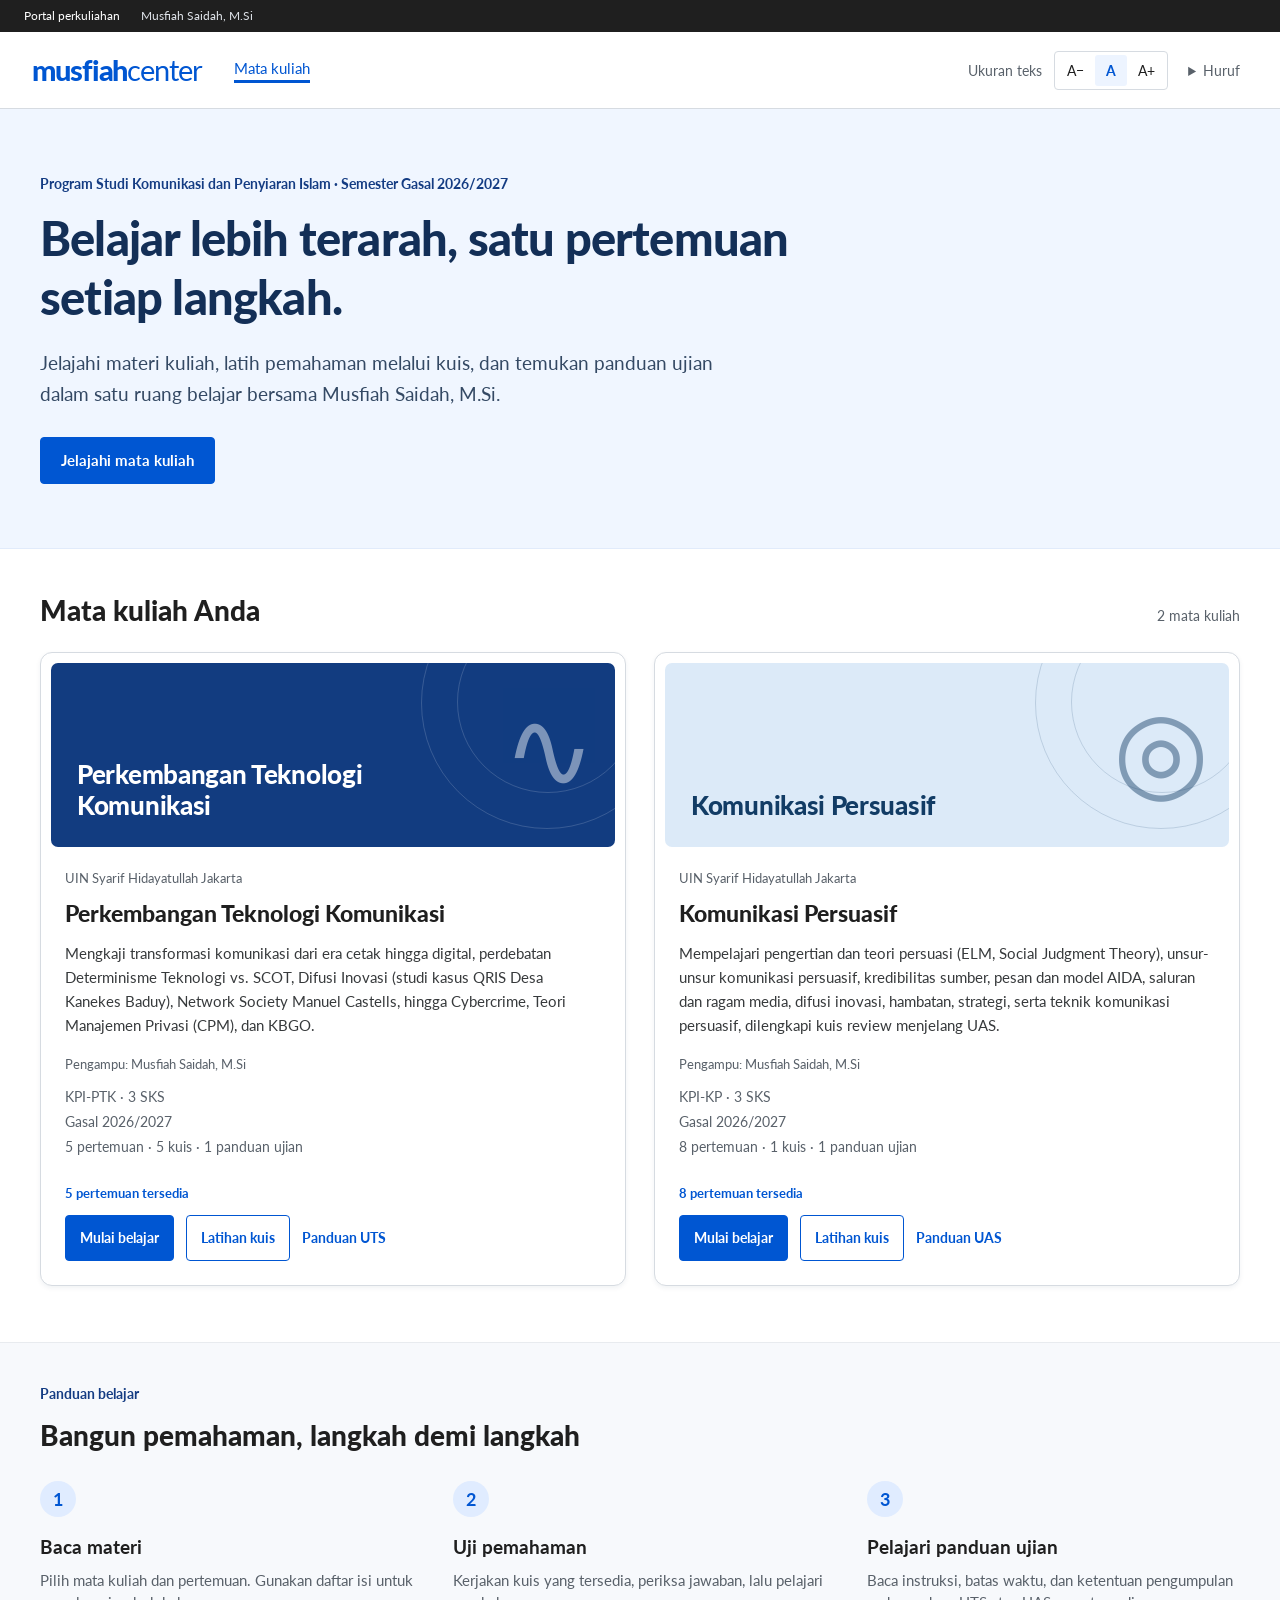
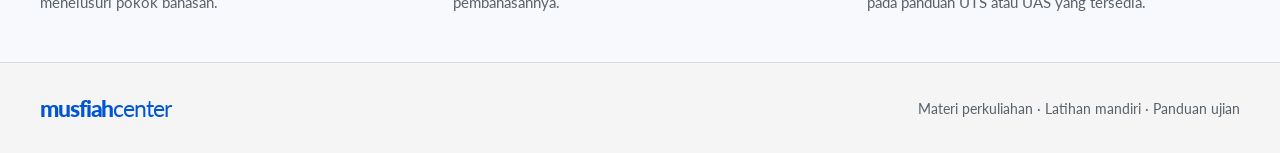
==== index.html @ 56b238f3 "refactor and re-design web" ====
<!DOCTYPE html>
<html lang="id">
<head>
    <meta charset="UTF-8">
    <meta name="viewport" content="width=device</head>-width, initial-scale=1.0">
    <meta name="description" content="Materi kuliah, kuis latihan, dan panduan ujian bersama Musfiah Saidah, M.Si.">
    <meta name="theme-color" content="#0056d2">
    <title>Musfiah Center — Portal Perkuliahan</title>
    <link rel="preconnect" href="https://fonts.googleapis.com">
    <link rel="preconnect" href="https://fonts.gstatic.com" crossorigin>
    <link href="https://fonts.googleapis.com/css2?family=Lato:wght@400;700;900&display=swap" rel="stylesheet">
    <link rel="stylesheet" href="assets/css/main.css">
</head>
<body data-font-mode="sans" data-text-size="md" data-view="catalog">
    <a class="skip-link" href="#portal-main-view">Langsung ke konten</a>
    <div class="institution-bar">Portal perkuliahan <span>Musfiah Saidah, M.Si</span></div>
    <header class="site-header">
        <div class="header-inner">
            <button type="button" id="sidebar-toggle" class="menu-toggle" onclick="PortalApp.toggleSidebar()" aria-controls="portal-sidebar" aria-expanded="false" aria-label="Buka navigasi modul" hidden>
                <svg width="22" height="22" fill="none" stroke="currentColor" stroke-width="2" viewBox="0 0 24 24" aria-hidden="true"><path d="M4 6h16M4 12h16M4 18h16"/></svg>
            </button>
            <a class="brand" href="./" onclick="event.preventDefault(); PortalApp.navigateHome()">musfiah<span>center</span></a>
            <nav class="header-nav" aria-label="Navigasi utama">
                <a href="./" onclick="event.preventDefault(); PortalApp.navigateHome()" id="catalog-link">Mata kuliah</a>
            </nav>
            <div class="reading-controls" aria-label="Pengaturan bacaan">
                <span class="control-label">Ukuran teks</span>
                <div class="control-group" role="group" aria-label="Ukuran teks bacaan">
                    <button type="button" data-pref-size="sm" onclick="PortalApp.setTextSize('sm')" aria-label="Teks kecil">A−</button>
                    <button type="button" data-pref-size="md" onclick="PortalApp.setTextSize('md')" aria-label="Teks standar">A</button>
                    <button type="button" data-pref-size="lg" onclick="PortalApp.setTextSize('lg')" aria-label="Teks besar">A+</button>
                </div>
                <details class="font-settings">
                    <summary>Huruf</summary>
                    <div class="font-options" role="group" aria-label="Jenis huruf bacaan">
                        <button type="button" data-pref-font="sans" onclick="PortalApp.setFontMode('sans')">Sans-serif</button>
                        <button type="button" data-pref-font="serif" onclick="PortalApp.setFontMode('serif')">Serif</button>
                    </div>
                </details>
            </div>
        </div>
    </header>
    <div class="portal-workspace">
        <button type="button" id="sidebar-backdrop" class="sidebar-backdrop" onclick="PortalApp.toggleSidebar()" aria-label="Tutup navigasi modul" hidden></button>
        <aside id="portal-sidebar" class="course-sidebar" aria-label="Navigasi mata kuliah" hidden>
            <div class="sidebar-top"><strong>Konten mata kuliah</strong><button type="button" class="sidebar-close" onclick="PortalApp.toggleSidebar()" aria-label="Tutup navigasi modul">×</button></div>
            <nav id="sidebar-curriculum" aria-label="Modul dan evaluasi"></nav>
            <div class="sidebar-footer">Belajar bersama<br><strong>Musfiah Saidah, M.Si</strong></div>
        </aside>
        <main id="portal-main-view" tabindex="-1"><p class="loading-message">Memuat mata kuliah…</p></main>
    </div>
    <footer class="site-footer"><a class="brand" href="./">musfiah<span>center</span></a><p>Materi perkuliahan · Latihan mandiri · Panduan ujian</p></footer>
    <noscript><p>Aktifkan JavaScript untuk membuka materi dan mengerjakan kuis di portal ini.</p></noscript>
    <script src="data/courses-registry.js"></script>
    <script src="data/courses/perkembangan-teknologi-komunikasi/meetings.js"></script>
    <script src="data/courses/perkembangan-teknologi-komunikasi/quizzes.js"></script>
    <script src="data/courses/perkembangan-teknologi-komunikasi/exams.js"></script>
    <script src="data/courses/komunikasi-persuasif/meetings.js"></script>
    <script src="data/courses/komunikasi-persuasif/quizzes.js"></script>
    <script src="data/courses/komunikasi-persuasif/exams.js"></script>
    <script src="assets/js/components/renderer.js"></script>
    <script src="assets/js/app.js"></script>
</body>
</html>
---- assets/css/main.css ----
/* Shared learning-platform theme. All application styles are served locally. */
:root {
    --accent-primary: #0056d2;
    --accent-primary-hover: #00419e;
    --accent-soft: #edf4ff;
    --accent-border: #b5d2ff;
    --secondary-accent: #143c83;
    --secondary-soft: #edf4ff;
    --bg-canvas: #fff;
    --bg-surface: #fff;
    --bg-subtle: #f5f7f8;
    --bg-inset: #e8eef7;
    --ink-primary: #1f1f1f;
    --ink-secondary: #373a3c;
    --ink-muted: #59616a;
    --border-subtle: #e8ebef;
    --border-default: #d6dbe1;
    --border-strong: #86909d;
    --status-danger: #a32121;
    --status-danger-bg: #fff4f4;
    --status-danger-border: #ebbbbb;
    --font-sans: 'Lato', Arial, sans-serif;
    --font-display: var(--font-sans);
    --font-mono: var(--font-sans);
    --reading-font: var(--font-sans);
    --reading-size: 1.0625rem;
    --header-height: 76px;
}
* { box-sizing: border-box; }
[hidden] { display: none !important; }
html { font-family: var(--font-sans); color: var(--ink-primary); background: #fff; }
body { margin: 0; font-size: 16px; line-height: 1.5; -webkit-font-smoothing: antialiased; }
body[data-font-mode="serif"] { --reading-font: Georgia, 'Times New Roman', serif; }
body[data-text-size="sm"] { --reading-size: 1rem; }
body[data-text-size="lg"] { --reading-size: 1.25rem; }
button, input, select { font: inherit; }
button { cursor: pointer; }
button, a { -webkit-tap-highlight-color: transparent; }
button { color: inherit; }
a { color: var(--accent-primary); text-underline-offset: 3px; }
button:focus-visible, a:focus-visible, input:focus-visible, summary:focus-visible { outline: 3px solid #0056d2; outline-offset: 3px; }
main:focus { outline: none; }
h1, h2, h3, h4, p { margin-top: 0; }
h1, h2, h3, h4 { line-height: 1.25; }
button, a, h1, h2, h3, p, strong, code { overflow-wrap: anywhere; }
::selection { background: #cce0ff; color: #082e66; }
.skip-link { position: fixed; top: -100px; left: 16px; z-index: 100; background: white; padding: 12px 20px; }
.skip-link:focus { top: 8px; }
.institution-bar { background: #1f1f1f; color: white; padding: 7px max(24px, calc((100vw - 1360px) / 2)); font-size: 12px; }
.institution-bar span { margin-left: 18px; color: #e1e5eb; }
.site-header { position: sticky; top: 0; background: white; border-bottom: 1px solid var(--border-default); z-index: 30; }
.header-inner { max-width: 1440px; min-height: var(--header-height); margin: auto; padding: 12px 32px; display: flex; align-items: center; gap: 32px; }
.brand { font-size: 29px; font-weight: 900; color: var(--accent-primary); letter-spacing: -1.1px; text-decoration: none; white-space: nowrap; }
.brand span { font-weight: 400; }
.header-nav { display: flex; align-items: center; align-self: stretch; }
.header-nav a { display: flex; align-items: center; text-decoration: none; font-size: 15px; color: var(--ink-primary); border-bottom: 3px solid transparent; }
.header-nav a[aria-current="page"], .header-nav a:hover { color: var(--accent-primary); border-color: var(--accent-primary); }
.reading-controls { margin-left: auto; display: flex; align-items: center; gap: 12px; font-size: 14px; }
.control-label { color: var(--ink-muted); }
.control-group { display: flex; border: 1px solid var(--border-default); border-radius: 4px; padding: 3px; gap: 2px; }
.control-group button, .font-options button { background: white; border: 0; padding: 5px 9px; border-radius: 3px; min-width: 32px; }
.control-group button[aria-pressed="true"], .font-options button[aria-pressed="true"] { background: var(--accent-soft); color: var(--accent-primary); font-weight: 700; }
.font-settings { position: relative; }
.font-settings summary { cursor: pointer; color: var(--ink-muted); padding: 8px; }
.font-options { position: absolute; right: 0; top: 40px; min-width: 150px; background: white; padding: 8px; border: 1px solid var(--border-default); box-shadow: 0 4px 16px #1726401a; border-radius: 6px; }
.font-options button { display: block; width: 100%; text-align: left; }
.menu-toggle, .sidebar-close { display: inline-flex; align-items: center; justify-content: center; background: white; border: 1px solid var(--border-default); border-radius: 4px; padding: 9px; }
.menu-toggle:hover { background: var(--accent-soft); }
.portal-workspace { display: flex; min-height: calc(100vh - 165px); }
#portal-main-view { min-width: 0; flex: 1; }
.loading-message { padding: 48px; }
.site-footer { border-top: 1px solid var(--border-default); padding: 28px 40px; display: flex; align-items: center; justify-content: space-between; gap: 20px; background: #f5f5f5; }
.site-footer .brand { font-size: 23px; }
.site-footer p { margin: 0; font-size: 14px; color: var(--ink-muted); }
.button { display: inline-flex; align-items: center; justify-content: center; gap: 8px; font-weight: 700; font-size: 15px; line-height: 1.4; padding: 12px 20px; min-height: 46px; border: 1px solid transparent; border-radius: 4px; text-decoration: none; transition: background-color .15s, border-color .15s; }
.button-primary { color: white; background: var(--accent-primary); border-color: var(--accent-primary); }
.button-primary:hover { background: var(--accent-primary-hover); border-color: var(--accent-primary-hover); }
.button-secondary { background: white; color: var(--accent-primary); border-color: var(--accent-primary); }
.button-secondary:hover { background: var(--accent-soft); }
.button-text { padding: 0; min-height: auto; color: var(--accent-primary); background: none; border: 0; text-align: left; }
.button-text:hover { text-decoration: underline; }
.eyebrow { font-size: 14px; font-weight: 700; color: var(--secondary-accent); margin-bottom: 14px; }
.catalog-hero { background: #f0f6ff; padding: 64px max(32px, calc((100% - 1200px) / 2)); border-bottom: 1px solid #e1ebfb; }
.catalog-hero h1 { font-size: clamp(34px, 3.7vw, 50px); font-weight: 900; letter-spacing: -.8px; max-width: 760px; margin-bottom: 22px; color: #132f57; }
.hero-copy { max-width: 680px; font-size: 19px; line-height: 1.6; margin-bottom: 28px; color: #344964; }
.catalog-section { max-width: 1264px; margin: auto; padding: 44px 32px 56px; scroll-margin-top: 100px; }
.section-heading { display: flex; justify-content: space-between; align-items: baseline; gap: 20px; margin-bottom: 24px; }
.section-heading h2 { font-size: 28px; margin-bottom: 0; font-weight: 900; }
.section-heading > p { font-size: 14px; color: var(--ink-muted); margin: 0; white-space: nowrap; }
.course-grid { display: grid; grid-template-columns: repeat(2, minmax(0, 1fr)); gap: 28px; align-items: stretch; }
.course-card { min-width: 0; padding: 10px; background: white; border: 1px solid var(--border-default); border-radius: 12px; display: flex; flex-direction: column; box-shadow: 0 2px 5px #102c5010; transition: box-shadow .2s, border-color .2s; }
.course-card:hover { box-shadow: 0 5px 18px #102c501a; border-color: #97b3d7; }
.course-cover { position: relative; min-height: 184px; padding: 26px; border-radius: 7px; overflow: hidden; display: flex; align-items: flex-end; isolation: isolate; }
.cover-1 { background: #123c80; color: white; }
.cover-2 { background: #dceaf8; color: #123c65; }
.course-cover::before, .course-cover::after { content: ''; position: absolute; width: 180px; height: 180px; border: 1px solid currentColor; border-radius: 50%; opacity: .16; right: -24px; top: -52px; z-index: -1; }
.course-cover::after { width: 250px; height: 250px; top: -86px; right: -58px; }
.cover-subject { max-width: 75%; font-size: 26px; font-weight: 900; line-height: 1.2; letter-spacing: -.3px; }
.cover-symbol { position: absolute; right: 20px; top: 32px; font-family: Arial, sans-serif; font-size: 110px; line-height: 1; opacity: .45; z-index: -1; }
.course-card-body { padding: 22px 14px 14px; display: flex; flex: 1; flex-direction: column; }
.course-provider { color: var(--ink-muted); font-size: 13px; margin-bottom: 10px; }
.course-card-title { margin-bottom: 12px; }
.course-card-title .button { font-size: 23px; font-weight: 900; line-height: 1.3; color: var(--ink-primary); }
.course-description { color: var(--ink-secondary); font-size: 15px; line-height: 1.6; margin-bottom: 18px; }
.course-facts { list-style: none; padding: 0; margin: 0 0 24px; color: var(--ink-muted); font-size: 14px; line-height: 1.8; }
.course-card-footer { margin-top: auto; display: flex; align-items: center; flex-wrap: wrap; gap: 12px; }
.course-card-footer > .badge { flex-basis: 100%; width: fit-content; background: transparent; padding: 0; font-size: 13px; }
.course-card-footer .button { font-size: 14px; padding: 10px 14px; }
.course-card-footer .button-text { padding: 5px 0; }
.badge { display: inline-block; background: var(--accent-soft); color: var(--accent-primary); font-size: 13px; font-weight: 700; border-radius: 4px; padding: 4px 9px; }
.badge-muted { color: var(--ink-muted); background: #f0f2f4; }
.learning-guide { background: #f7f9fc; border-top: 1px solid var(--border-subtle); padding: 40px max(32px, calc((100% - 1200px) / 2)) 48px; }
.guide-grid { display: grid; grid-template-columns: repeat(3, minmax(0, 1fr)); gap: 40px; }
.guide-item .badge { width: 36px; height: 36px; text-align: center; padding: 5px; font-size: 18px; background: #e0ecff; margin: 4px 0 18px; border-radius: 50%; }
.guide-item h3 { font-size: 19px; margin-bottom: 10px; }
.guide-item p { font-size: 15px; color: var(--ink-muted); margin-bottom: 0; }
/* Course workspace: persistent module navigation and a separate reading canvas. */
.course-sidebar { width: 290px; flex-shrink: 0; border-right: 1px solid var(--border-default); background: white; position: sticky; top: var(--header-height); height: calc(100dvh - var(--header-height)); overflow-y: auto; align-self: flex-start; }
.sidebar-top { padding: 22px 20px; border-bottom: 1px solid var(--border-subtle); display: flex; align-items: center; justify-content: space-between; font-size: 16px; }
.sidebar-close { display: none; font-size: 24px; padding: 0 10px; }
.sidebar-back { display: block; padding: 20px 20px 10px; font-size: 14px; text-decoration: none; }
.sidebar-course-name { padding: 0 20px; font-size: 16px; line-height: 1.4; font-weight: 700; margin-bottom: 24px; }
.sidebar-label { font-weight: 700; color: var(--ink-muted); font-size: 12px; text-transform: uppercase; letter-spacing: .6px; padding: 0 20px; margin: 22px 0 10px; }
.module-list { list-style: none; margin: 0; padding: 0; }
.module-link { display: flex; gap: 12px; width: 100%; text-align: left; padding: 17px 18px; border: 0; border-left: 4px solid transparent; background: white; }
.module-link:hover, .sidebar-evaluations button:hover { background: #f5f8fc; }
.module-link[aria-current="page"] { background: #edf4ff; border-left-color: var(--accent-primary); }
.module-number { display: inline-flex; align-items: center; justify-content: center; width: 28px; height: 28px; border: 1px solid #abb6c7; border-radius: 50%; flex-shrink: 0; color: var(--ink-muted); font-size: 13px; }
.module-link[aria-current="page"] .module-number { color: white; background: var(--accent-primary); border-color: var(--accent-primary); }
.module-link small { display: block; color: var(--ink-muted); font-size: 12px; line-height: 1.5; }
.module-link strong { display: block; font-size: 14px; line-height: 1.45; margin: 4px 0 7px; font-weight: 700; }
.module-link[aria-current="page"] strong { color: var(--accent-primary); }
.sidebar-evaluations { padding-bottom: 20px; }
.sidebar-evaluations button { display: flex; justify-content: space-between; align-items: center; gap: 8px; background: white; border: 0; border-left: 4px solid transparent; padding: 14px 18px; font-size: 14px; width: 100%; text-align: left; }
.sidebar-evaluations button[aria-current="page"] { background: var(--accent-soft); color: var(--accent-primary); border-left-color: var(--accent-primary); font-weight: 700; }
.sidebar-evaluations span { font-size: 11px; background: #eef1f5; border-radius: 3px; padding: 2px 5px; }
.sidebar-empty, .sidebar-footer { padding: 20px; color: var(--ink-muted); font-size: 14px; }
.sidebar-footer { border-top: 1px solid var(--border-subtle); line-height: 1.8; }
.course-overview { background: #f0f6ff; padding: 26px 40px 24px; }
.breadcrumbs { display: flex; gap: 10px; align-items: center; font-size: 13px; margin-bottom: 20px; }
.breadcrumbs a { text-decoration: none; }
.course-overview h2 { font-size: clamp(24px, 2.4vw, 34px); letter-spacing: -.5px; max-width: 900px; margin-bottom: 12px; }
.course-overview .course-provider { color: #314b70; }
.overview-byline { font-size: 14px; color: #465773; margin: 0; }
.course-tabs { display: flex; gap: 28px; padding: 0 40px; background: white; border-bottom: 1px solid var(--border-default); overflow-x: auto; }
.course-tabs button { display: inline-flex; gap: 8px; align-items: center; background: none; border: 0; border-bottom: 3px solid transparent; padding: 18px 2px 15px; font-size: 15px; white-space: nowrap; }
.course-tabs button[aria-current="page"] { color: var(--accent-primary); border-bottom-color: var(--accent-primary); font-weight: 700; }
.course-tabs button span { background: #eef2f7; font-size: 12px; padding: 0 6px; border-radius: 4px; }
.course-content { padding: 28px 32px 56px; background: #fafbfc; min-height: 65vh; }
.module-strip { display: flex; flex-wrap: wrap; gap: 8px; margin-bottom: 24px; }
.module-chip { background: white; color: var(--ink-secondary); border: 1px solid var(--border-default); border-radius: 5px; font-size: 13px; padding: 9px 13px; text-align: left; line-height: 1.4; max-width: 240px; }
.module-chip:hover { border-color: var(--accent-primary); color: var(--accent-primary); }
.module-chip.is-active { background: var(--accent-soft); border-color: var(--accent-primary); color: var(--accent-primary); font-weight: 700; }
.reader-layout { display: grid; grid-template-columns: minmax(0, 1fr); gap: 28px; align-items: start; }
.lesson-paper, .quiz-paper, .exam-paper { min-width: 0; padding: 36px 40px; background: white; border: 1px solid var(--border-default); border-radius: 8px; }
.lesson-header { padding-bottom: 26px; margin-bottom: 28px; border-bottom: 1px solid var(--border-subtle); }
.lesson-meta { display: flex; align-items: center; flex-wrap: wrap; gap: 12px; font-size: 13px; color: var(--ink-muted); margin-bottom: 18px; }
.lesson-title { font-size: clamp(26px, 2.3vw, 34px); font-weight: 900; line-height: 1.25; letter-spacing: -.35px; margin-bottom: 18px; }
.lesson-subtitle { font-size: 16px; line-height: 1.6; color: var(--ink-muted); margin-bottom: 16px; }
.lesson-byline { font-size: 14px; color: var(--ink-muted); margin-bottom: 18px; }
.lesson-actions .button { font-size: 13px; padding: 8px 13px; min-height: 36px; }
.lesson-toc { display: none; position: sticky; top: 100px; font-size: 14px; padding: 6px 0 6px 20px; border-left: 1px solid var(--border-default); }
.lesson-toc h2 { font-size: 15px; margin-bottom: 16px; }
.toc-list { padding-left: 18px; margin: 12px 0 0; color: var(--ink-muted); }
.toc-list li { margin-bottom: 12px; padding-left: 2px; }
.toc-list a { color: var(--ink-muted); font-size: 14px; text-decoration: none; }
.toc-list a:hover { color: var(--accent-primary); text-decoration: underline; }
.mobile-toc { padding: 15px 18px; background: #f5f8fc; border: 1px solid var(--border-subtle); border-radius: 5px; margin-bottom: 28px; }
.mobile-toc summary { font-size: 14px; font-weight: 700; cursor: pointer; color: var(--accent-primary); }
.academic-prose { font-family: var(--reading-font); font-size: var(--reading-size); line-height: 1.8; max-width: 72ch; color: var(--ink-secondary); }
.academic-prose p { margin: 0 0 1.3em; }
.academic-prose strong { color: var(--ink-primary); font-weight: 700; }
.academic-prose h2, .academic-prose h3 { color: var(--ink-primary); font-family: var(--font-sans); line-height: 1.35; margin: 1.9em 0 .8em; }
.academic-prose h2 { font-size: 1.45em; }
.academic-prose h3 { font-size: 1.2em; }
.academic-prose h4 { font-size: 1.05em; margin: .7em 0; }
.academic-prose ul, .academic-prose ol { padding-left: 1.5em; margin: .8em 0 1.5em; }
.academic-prose ul { list-style: disc; }
.academic-prose ol { list-style: decimal; }
.academic-prose li { margin-bottom: .65em; }
.academic-prose [id] { scroll-margin-top: 100px; }
.editorial-lead { font-size: 1em; line-height: 1.85; }
.editorial-quote { margin: 24px 0; padding: 20px 24px; border-left: 4px solid var(--accent-primary); background: #f4f8ff; font-style: italic; }
.editorial-quote cite { font-family: var(--font-sans); font-style: normal; display: block; font-size: 13px; color: var(--ink-muted); margin-top: 12px; }
.academic-box, .case-study-block { background: #f5f8fd; border: 1px solid #d9e5f5; border-radius: 6px; padding: 22px; margin: 26px 0; }
.case-study-block { background: #f8faff; border-left: 4px solid var(--accent-primary); }
.academic-box-header, .case-study-label { display: block; font: 700 13px/1.5 var(--font-sans); color: var(--secondary-accent); margin-bottom: 12px; }
.table-wrapper { width: 100%; overflow-x: auto; border: 1px solid var(--border-default); border-radius: 5px; margin: 26px 0; }
.academic-table { width: 100%; border-collapse: collapse; font: 14px/1.65 var(--font-sans); text-align: left; }
.academic-table th { background: #edf3fb; color: #17355e; font-weight: 700; }
.academic-table th, .academic-table td { padding: 14px 16px; border-bottom: 1px solid var(--border-default); vertical-align: top; min-width: 135px; }
.academic-table tr:last-child td { border-bottom: 0; }
.lesson-figure { margin: 28px 0; }
.lesson-figure img { display: block; max-width: 100%; height: auto; margin: 0 auto; border: 1px solid var(--border-subtle); border-radius: 5px; background: #fff; }
.lesson-figure figcaption { margin-top: 10px; font: 400 14px/1.6 var(--font-sans); color: var(--ink-muted); }
.figure-grid { display: grid; grid-template-columns: repeat(auto-fit, minmax(min(100%, 220px), 1fr)); gap: 16px; margin: 28px 0; }
.figure-grid .lesson-figure { margin: 0; }
.figure-description { font-size: .94em; color: var(--ink-secondary); }
.source-note { font: 400 13px/1.6 var(--font-sans); color: var(--ink-muted); }
.concept-list { display: grid; gap: 12px; margin: 24px 0; }
.concept-item { border: 1px solid var(--border-subtle); padding: 18px 20px; border-radius: 5px; }
.concept-index { color: var(--accent-primary); font-weight: 700; margin-right: 8px; }
.step-grid { display: grid; grid-template-columns: repeat(auto-fit, minmax(min(100%, 180px), 1fr)); gap: 12px; margin: 24px 0; }
.step-card { background: #f5f8fc; padding: 16px; border: 1px solid var(--border-subtle); border-radius: 5px; font-size: 14px; }
.step-card-num { display: block; font: 700 12px var(--font-sans); color: var(--accent-primary); margin-bottom: 8px; }
.font-mono-meta { font-family: var(--font-sans); }
.lesson-footer { margin-top: 40px; padding-top: 28px; border-top: 1px solid var(--border-default); }
.practice-callout { padding: 24px; background: #f0f6ff; border-radius: 6px; }
.practice-callout h2 { font-size: 21px; margin-bottom: 12px; }
.practice-callout p:not(.eyebrow) { font-size: 15px; color: var(--ink-muted); }
.practice-callout .eyebrow { margin-bottom: 8px; }
.lesson-pagination { display: flex; gap: 20px; margin-top: 28px; }
.pagination-link { flex: 1; text-align: left; background: none; border: 0; color: var(--accent-primary); padding: 0; line-height: 1.5; }
.pagination-link span { display: block; font-size: 13px; margin-bottom: 6px; }
.pagination-link strong { font-size: 14px; }
.empty-state { max-width: 800px; margin: 0 auto; padding: 48px 24px; text-align: center; }
.empty-state h2 { font-size: 24px; }
.empty-state p { color: var(--ink-muted); max-width: 540px; margin: 0 auto 24px; }
.empty-icon { display: block; color: var(--accent-primary); font-size: 44px; margin-bottom: 12px; }
.quiz-layout, .exam-paper { max-width: 980px; }
.question { border: 0; border-bottom: 1px solid var(--border-subtle); padding: 24px 0; margin: 0 0 20px; min-width: 0; }
.question legend { font-size: 17px; font-weight: 700; line-height: 1.65; padding: 0; width: 100%; }
.question-number { color: var(--accent-primary); }
.question-options { display: grid; gap: 10px; margin-top: 12px; }
.answer-option { display: flex; align-items: baseline; gap: 12px; padding: 15px 18px; border: 1px solid var(--border-default); border-radius: 5px; font-size: 15px; cursor: pointer; }
.answer-option:hover { background: #f7faff; border-color: #96b8eb; }
.answer-option:has(input:checked) { background: var(--accent-soft); border-color: var(--accent-primary); }
.answer-option input { accent-color: var(--accent-primary); flex-shrink: 0; width: 17px; height: 17px; }
.answer-option strong { margin-right: 5px; }
.quiz-actions { display: flex; justify-content: space-between; align-items: center; gap: 24px; margin-top: 28px; }
.quiz-result { margin-top: 32px; border-top: 1px solid var(--border-default); padding-top: 28px; scroll-margin-top: 100px; }
.score-summary { background: var(--accent-soft); padding: 24px; border-radius: 6px; margin-bottom: 24px; }
.score-summary h2 { color: var(--accent-primary); font-size: 44px; margin-bottom: 12px; }
.score-summary h2 span { font-size: 20px; font-weight: 400; }
.score-summary p { font-size: 15px; margin-bottom: 10px; }
.answer-feedback { padding: 20px; border: 1px solid; border-radius: 5px; margin-bottom: 16px; font-size: 15px; }
.answer-feedback h3 { font-size: 16px; }
.answer-feedback p:last-child { margin-bottom: 0; }
.is-correct { background: #f1faf5; border-color: #b3d9c4; }
.is-correct h3 { color: #14633b; }
.is-incorrect { background: #fff6f4; border-color: #e8c1b7; }
.is-incorrect h3 { color: #a52d20; }
.exam-switch { display: flex; flex-wrap: wrap; gap: 12px; margin-bottom: 24px; }
.exam-switch .module-chip { max-width: none; font-size: 14px; }
.exam-meta { display: grid; grid-template-columns: 1fr 1fr; gap: 20px; padding: 20px; background: #f5f8fc; border-radius: 5px; font-size: 14px; margin: 24px 0; }
.exam-meta dt { color: var(--ink-muted); margin-bottom: 5px; }
.exam-meta dd { font-weight: 700; margin: 0; }
.exam-status { margin-bottom: 16px; }
.sidebar-backdrop { position: fixed; inset: var(--header-height) 0 0; background: #10234366; border: 0; z-index: 35; }
@media (min-width: 1440px) {
    .reader-layout { grid-template-columns: minmax(0, 1fr) 200px; }
    .lesson-toc { display: block; }
    .mobile-toc { display: none; }
}
@media (max-width: 1199px) {
    .course-sidebar { width: 255px; }
    .lesson-paper, .quiz-paper, .exam-paper { padding: 28px; }
    .course-content { padding: 24px; }
}
@media (max-width: 1023px) {
    body.sidebar-open { overflow: hidden; }
    .course-sidebar { position: fixed; top: var(--header-height); bottom: 0; left: 0; width: min(340px, 88vw); z-index: 40; height: calc(100dvh - var(--header-height)); box-shadow: 6px 0 24px #15273d26; }
    .sidebar-close { display: inline-flex; }
    .header-inner { gap: 20px; }
    .institution-bar { display: none; }
    .course-overview { padding: 28px 32px; }
}
@media (max-width: 699px) {
    :root { --header-height: 68px; }
    .header-inner { padding: 10px 16px; gap: 12px; min-height: var(--header-height); }
    .brand { font-size: 23px; }
    .header-nav, .control-label, .font-settings { display: none; }
    .reading-controls { gap: 0; }
    .control-group button { min-width: 28px; padding: 5px; font-size: 12px; }
    .menu-toggle { padding: 6px; }
    .catalog-hero { padding: 36px 22px; }
    .catalog-hero h1 { font-size: 34px; }
    .catalog-hero .eyebrow { font-size: 12px; }
    .hero-copy { font-size: 17px; }
    .catalog-section { padding: 32px 20px 40px; }
    .section-heading { gap: 10px; }
    .section-heading h2 { font-size: 24px; }
    .course-grid { grid-template-columns: 1fr; gap: 24px; }
    .course-cover { min-height: 170px; }
    .cover-subject { font-size: 25px; }
    .course-card-title .button { font-size: 22px; }
    .learning-guide { padding: 32px 22px; }
    .guide-grid { grid-template-columns: 1fr; gap: 28px; }
    .guide-item .badge { margin-bottom: 10px; }
    .course-overview { padding: 20px; }
    .course-overview h2 { font-size: 25px; }
    .overview-byline span { display: block; margin-top: 6px; }
    .course-tabs { padding: 0 20px; gap: 24px; }
    .course-content { padding: 20px 12px 32px; }
    .module-strip { flex-wrap: nowrap; overflow-x: auto; padding: 2px 2px 10px; }
    .module-strip .module-chip { flex: 0 0 190px; }
    .lesson-paper, .quiz-paper, .exam-paper { padding: 24px 18px; border-radius: 6px; }
    .lesson-title { font-size: 26px; }
    .lesson-meta { gap: 8px; font-size: 12px; }
    .academic-box, .case-study-block, .editorial-quote { padding: 18px; }
    .concept-item { padding: 16px; }
    .lesson-pagination, .quiz-actions { flex-direction: column; align-items: stretch; }
    .pagination-link { padding: 12px 0; }
    .practice-callout { padding: 20px; }
    .exam-meta { grid-template-columns: 1fr; padding: 16px; }
    .answer-option { padding: 12px; }
    .site-footer { flex-direction: column; align-items: flex-start; padding: 28px 22px; }
    .site-footer p { font-size: 13px; }
}
@media (prefers-reduced-motion: reduce) { *, *::before, *::after { transition: none !important; scroll-behavior: auto !important; } }
@media print {
    .institution-bar, .site-header, .course-sidebar, .sidebar-backdrop, .site-footer,
    .course-overview, .course-tabs, .module-strip, .lesson-toc, .mobile-toc,
    .lesson-actions, .lesson-footer, .exam-switch, .skip-link { display: none !important; }
    .portal-workspace, .reader-layout { display: block; }
    .course-content, .lesson-paper, .exam-paper, .quiz-paper { padding: 0; background: white; border: 0; }
    .academic-prose { max-width: none; color: black; font-size: 11pt; }
    .lesson-title { font-size: 22pt; }
    .table-wrapper { overflow: visible; }
    .academic-table th, .academic-table td { min-width: 0; }
    h2, h3, h4 { break-after: avoid; }
    .concept-item, tr, .lesson-figure, .case-study-block { break-inside: avoid; }
    .lesson-figure img { max-height: 80vh; width: auto; }
}
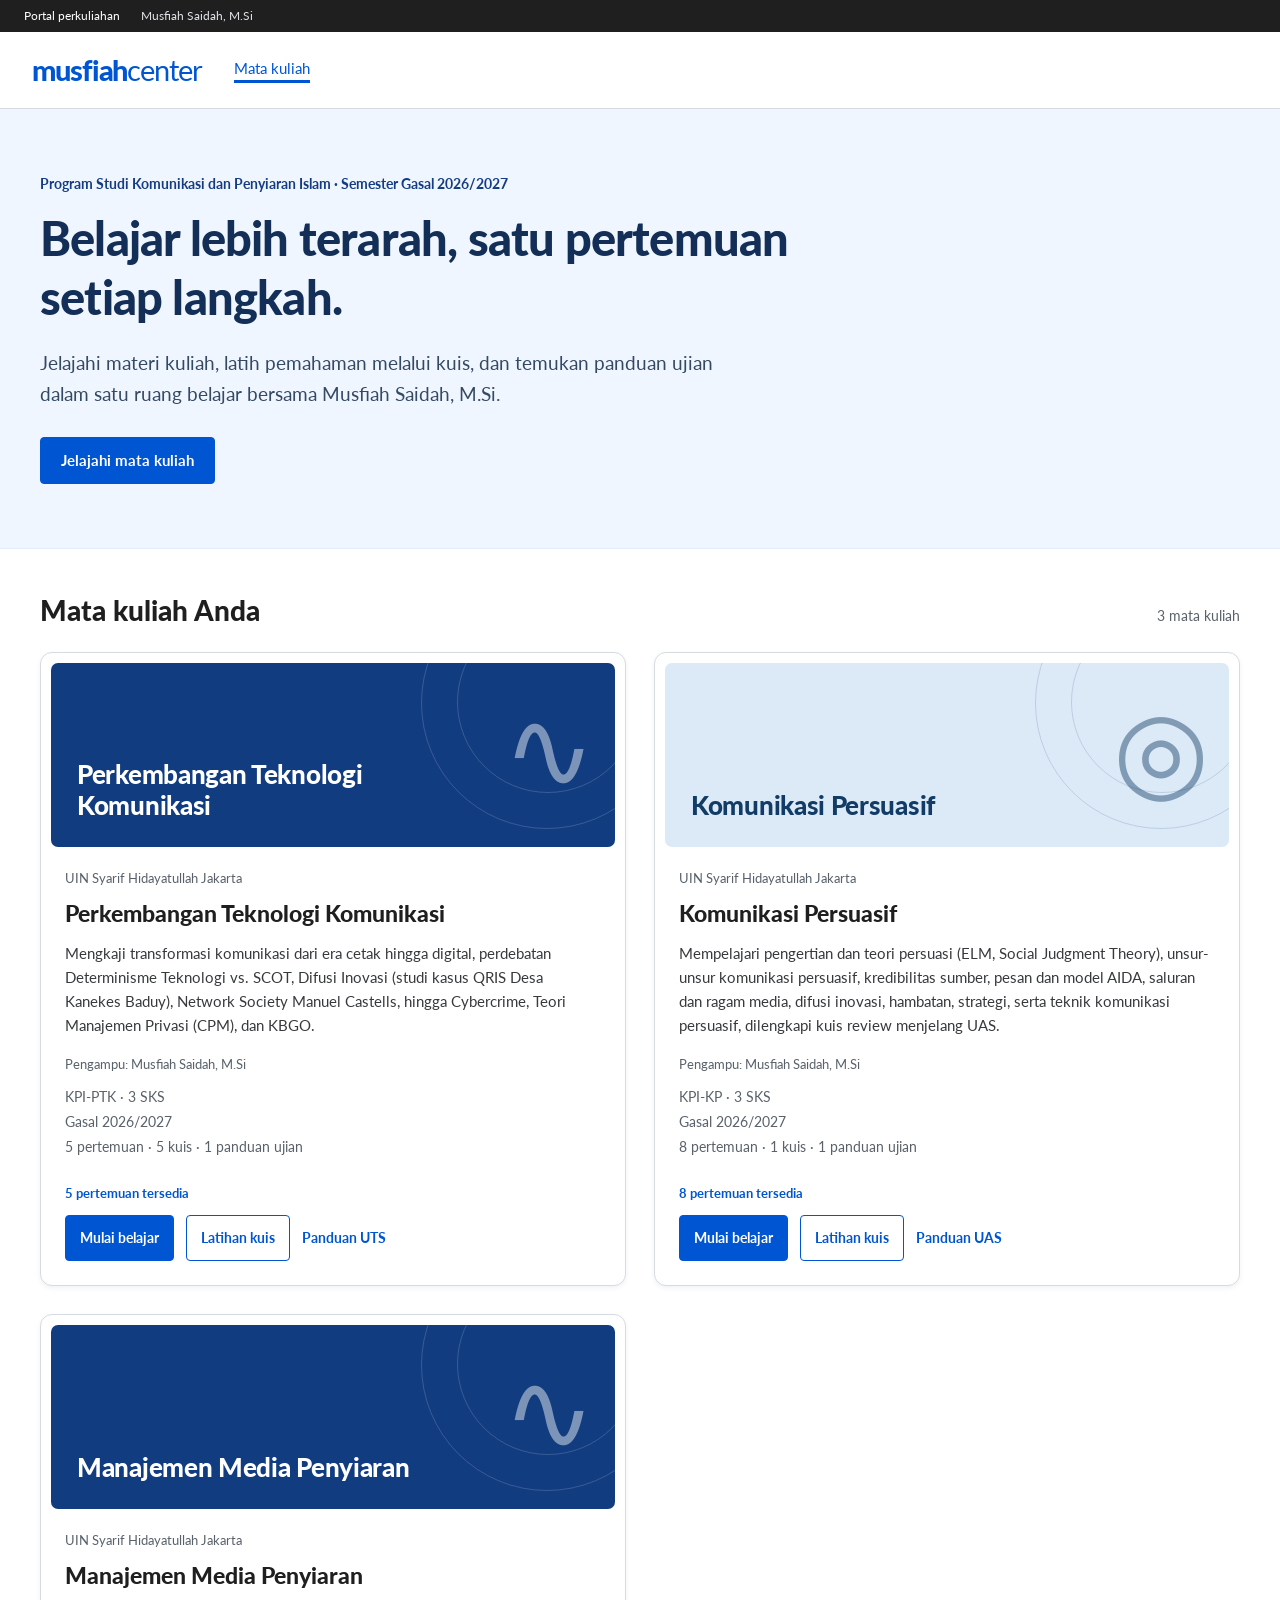
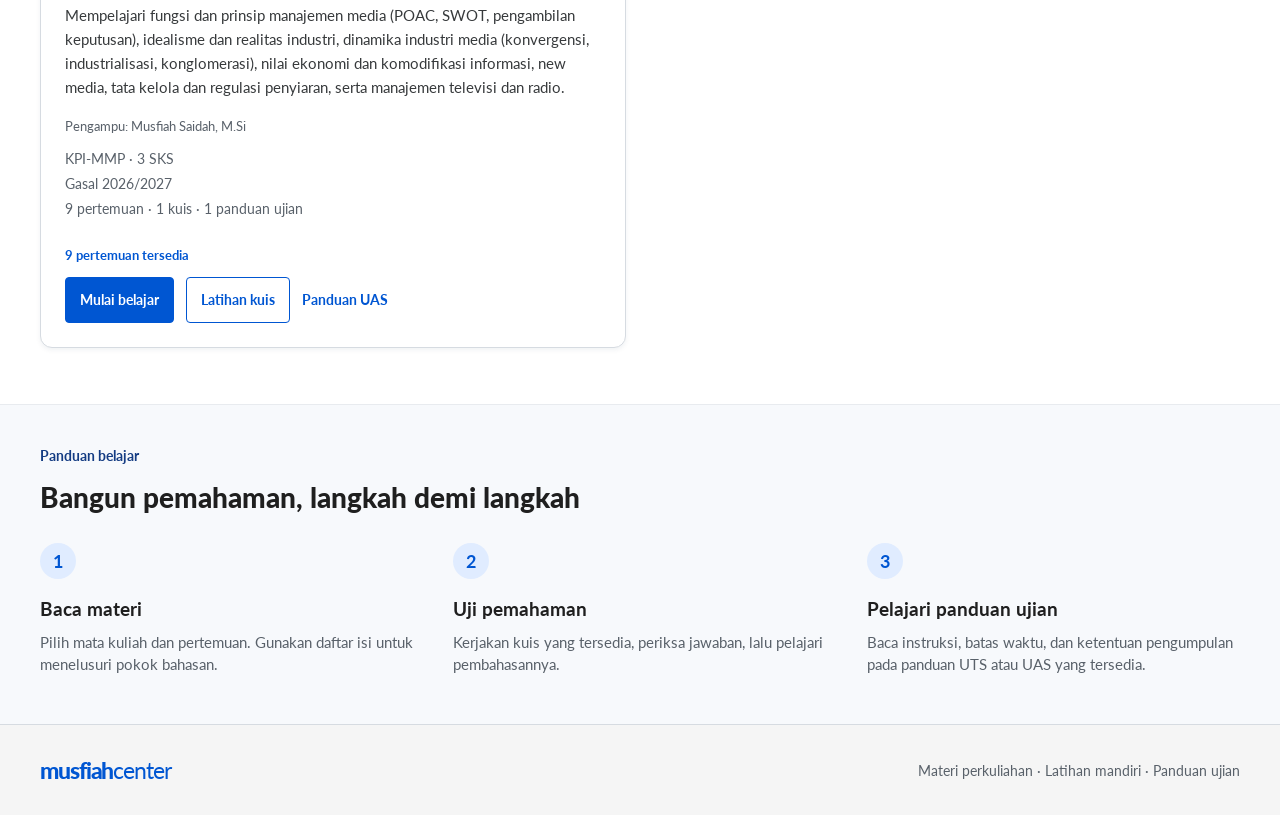
==== commit 43cc5469: "add(matakuliah) : manajemen media penyiaran" ====
--- a/index.html
+++ b/index.html
@@ -11,7 +11,7 @@
     <link href="https://fonts.googleapis.com/css2?family=Lato:wght@400;700;900&display=swap" rel="stylesheet">
     <link rel="stylesheet" href="assets/css/main.css">
 </head>
-<body data-font-mode="sans" data-text-size="md" data-view="catalog">
+<body data-view="catalog">
     <a class="skip-link" href="#portal-main-view">Langsung ke konten</a>
     <div class="institution-bar">Portal perkuliahan <span>Musfiah Saidah, M.Si</span></div>
     <header class="site-header">
@@ -23,21 +23,6 @@
             <nav class="header-nav" aria-label="Navigasi utama">
                 <a href="./" onclick="event.preventDefault(); PortalApp.navigateHome()" id="catalog-link">Mata kuliah</a>
             </nav>
-            <div class="reading-controls" aria-label="Pengaturan bacaan">
-                <span class="control-label">Ukuran teks</span>
-                <div class="control-group" role="group" aria-label="Ukuran teks bacaan">
-                    <button type="button" data-pref-size="sm" onclick="PortalApp.setTextSize('sm')" aria-label="Teks kecil">A−</button>
-                    <button type="button" data-pref-size="md" onclick="PortalApp.setTextSize('md')" aria-label="Teks standar">A</button>
-                    <button type="button" data-pref-size="lg" onclick="PortalApp.setTextSize('lg')" aria-label="Teks besar">A+</button>
-                </div>
-                <details class="font-settings">
-                    <summary>Huruf</summary>
-                    <div class="font-options" role="group" aria-label="Jenis huruf bacaan">
-                        <button type="button" data-pref-font="sans" onclick="PortalApp.setFontMode('sans')">Sans-serif</button>
-                        <button type="button" data-pref-font="serif" onclick="PortalApp.setFontMode('serif')">Serif</button>
-                    </div>
-                </details>
-            </div>
         </div>
     </header>
     <div class="portal-workspace">
@@ -58,6 +43,9 @@
     <script src="data/courses/komunikasi-persuasif/meetings.js"></script>
     <script src="data/courses/komunikasi-persuasif/quizzes.js"></script>
     <script src="data/courses/komunikasi-persuasif/exams.js"></script>
+    <script src="data/courses/manajemen-media-penyiaran/meetings.js"></script>
+    <script src="data/courses/manajemen-media-penyiaran/quizzes.js"></script>
+    <script src="data/courses/manajemen-media-penyiaran/exams.js"></script>
     <script src="assets/js/components/renderer.js"></script>
     <script src="assets/js/app.js"></script>
 </body>
--- a/assets/css/main.css
+++ b/assets/css/main.css
@@ -30,9 +30,6 @@
 [hidden] { display: none !important; }
 html { font-family: var(--font-sans); color: var(--ink-primary); background: #fff; }
 body { margin: 0; font-size: 16px; line-height: 1.5; -webkit-font-smoothing: antialiased; }
-body[data-font-mode="serif"] { --reading-font: Georgia, 'Times New Roman', serif; }
-body[data-text-size="sm"] { --reading-size: 1rem; }
-body[data-text-size="lg"] { --reading-size: 1.25rem; }
 button, input, select { font: inherit; }
 button { cursor: pointer; }
 button, a { -webkit-tap-highlight-color: transparent; }
@@ -55,15 +52,6 @@
 .header-nav { display: flex; align-items: center; align-self: stretch; }
 .header-nav a { display: flex; align-items: center; text-decoration: none; font-size: 15px; color: var(--ink-primary); border-bottom: 3px solid transparent; }
 .header-nav a[aria-current="page"], .header-nav a:hover { color: var(--accent-primary); border-color: var(--accent-primary); }
-.reading-controls { margin-left: auto; display: flex; align-items: center; gap: 12px; font-size: 14px; }
-.control-label { color: var(--ink-muted); }
-.control-group { display: flex; border: 1px solid var(--border-default); border-radius: 4px; padding: 3px; gap: 2px; }
-.control-group button, .font-options button { background: white; border: 0; padding: 5px 9px; border-radius: 3px; min-width: 32px; }
-.control-group button[aria-pressed="true"], .font-options button[aria-pressed="true"] { background: var(--accent-soft); color: var(--accent-primary); font-weight: 700; }
-.font-settings { position: relative; }
-.font-settings summary { cursor: pointer; color: var(--ink-muted); padding: 8px; }
-.font-options { position: absolute; right: 0; top: 40px; min-width: 150px; background: white; padding: 8px; border: 1px solid var(--border-default); box-shadow: 0 4px 16px #1726401a; border-radius: 6px; }
-.font-options button { display: block; width: 100%; text-align: left; }
 .menu-toggle, .sidebar-close { display: inline-flex; align-items: center; justify-content: center; background: white; border: 1px solid var(--border-default); border-radius: 4px; padding: 9px; }
 .menu-toggle:hover { background: var(--accent-soft); }
 .portal-workspace { display: flex; min-height: calc(100vh - 165px); }
@@ -269,9 +257,7 @@
     :root { --header-height: 68px; }
     .header-inner { padding: 10px 16px; gap: 12px; min-height: var(--header-height); }
     .brand { font-size: 23px; }
-    .header-nav, .control-label, .font-settings { display: none; }
-    .reading-controls { gap: 0; }
-    .control-group button { min-width: 28px; padding: 5px; font-size: 12px; }
+    .header-nav { display: none; }
     .menu-toggle { padding: 6px; }
     .catalog-hero { padding: 36px 22px; }
     .catalog-hero h1 { font-size: 34px; }
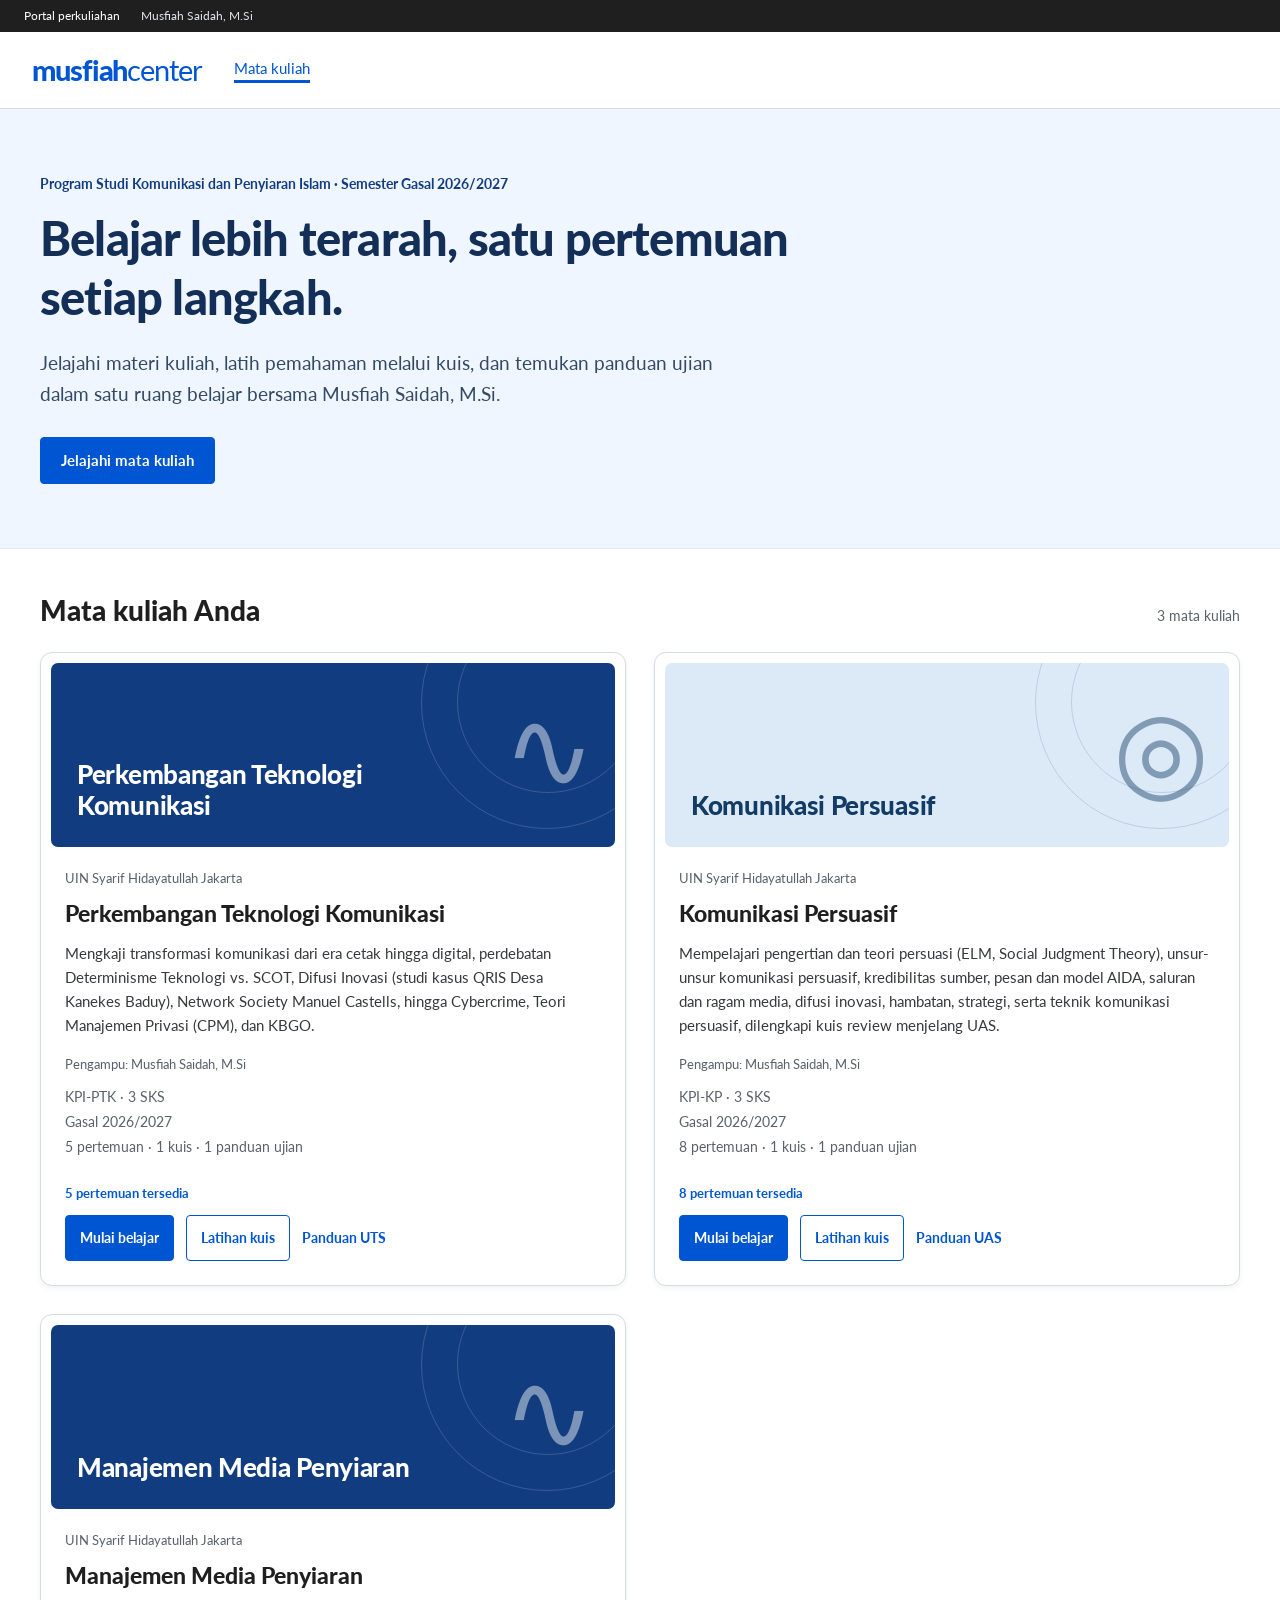
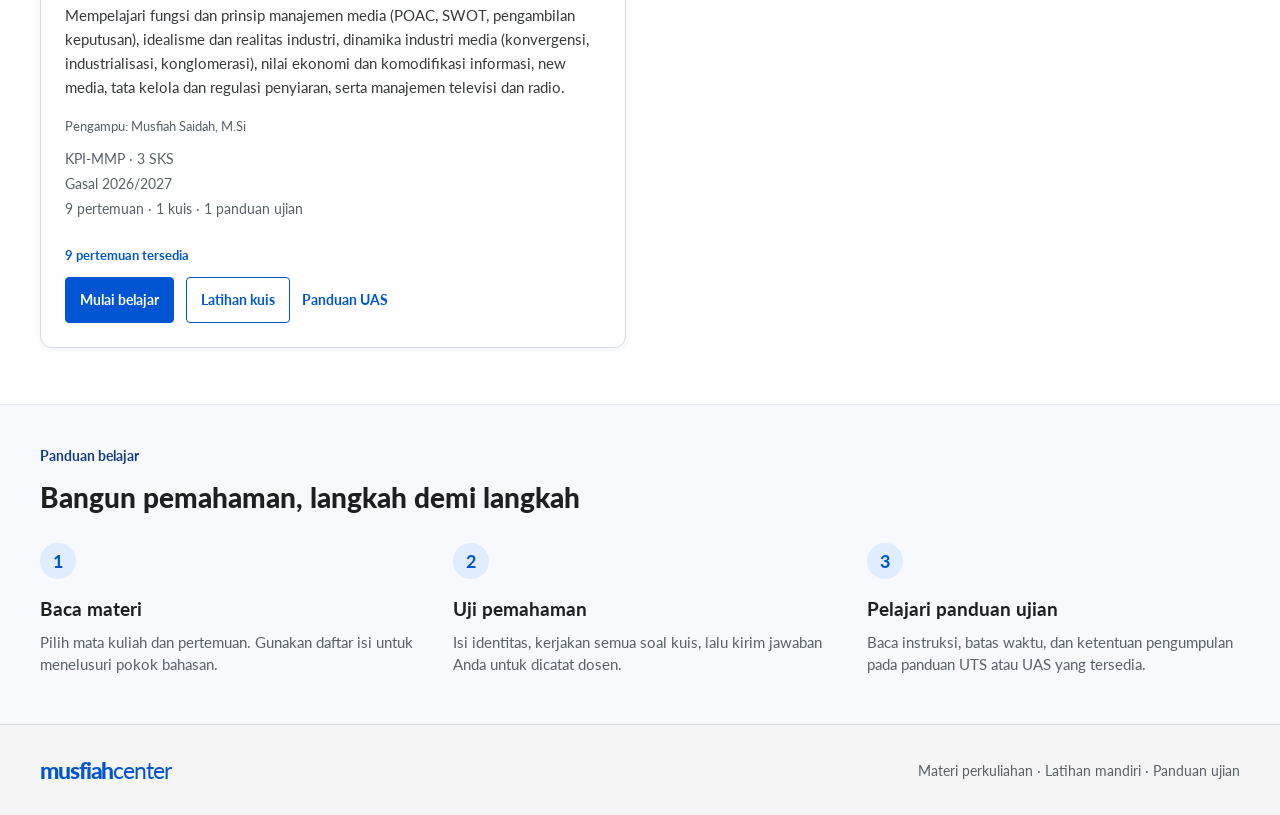
==== commit cdc92fdf: "fix(quiz): add spreadsheet link to store the data score of quiz" ====
--- a/index.html
+++ b/index.html
@@ -37,6 +37,7 @@
     <footer class="site-footer"><a class="brand" href="./">musfiah<span>center</span></a><p>Materi perkuliahan · Latihan mandiri · Panduan ujian</p></footer>
     <noscript><p>Aktifkan JavaScript untuk membuka materi dan mengerjakan kuis di portal ini.</p></noscript>
     <script src="data/courses-registry.js"></script>
+    <script src="data/quiz-config.js"></script>
     <script src="data/courses/perkembangan-teknologi-komunikasi/meetings.js"></script>
     <script src="data/courses/perkembangan-teknologi-komunikasi/quizzes.js"></script>
     <script src="data/courses/perkembangan-teknologi-komunikasi/exams.js"></script>
--- a/assets/css/main.css
+++ b/assets/css/main.css
@@ -216,18 +216,16 @@
 .answer-option input { accent-color: var(--accent-primary); flex-shrink: 0; width: 17px; height: 17px; }
 .answer-option strong { margin-right: 5px; }
 .quiz-actions { display: flex; justify-content: space-between; align-items: center; gap: 24px; margin-top: 28px; }
-.quiz-result { margin-top: 32px; border-top: 1px solid var(--border-default); padding-top: 28px; scroll-margin-top: 100px; }
-.score-summary { background: var(--accent-soft); padding: 24px; border-radius: 6px; margin-bottom: 24px; }
-.score-summary h2 { color: var(--accent-primary); font-size: 44px; margin-bottom: 12px; }
-.score-summary h2 span { font-size: 20px; font-weight: 400; }
-.score-summary p { font-size: 15px; margin-bottom: 10px; }
-.answer-feedback { padding: 20px; border: 1px solid; border-radius: 5px; margin-bottom: 16px; font-size: 15px; }
-.answer-feedback h3 { font-size: 16px; }
-.answer-feedback p:last-child { margin-bottom: 0; }
-.is-correct { background: #f1faf5; border-color: #b3d9c4; }
-.is-correct h3 { color: #14633b; }
-.is-incorrect { background: #fff6f4; border-color: #e8c1b7; }
-.is-incorrect h3 { color: #a52d20; }
+.quiz-identity { border: 1px solid var(--border-default); border-radius: 6px; padding: 20px 22px; margin: 0 0 12px; min-width: 0; background: #f8faff; }
+.quiz-identity legend { font-weight: 700; padding: 0 6px; }
+.identity-grid { display: grid; grid-template-columns: repeat(auto-fit, minmax(min(100%, 220px), 1fr)); gap: 16px; }
+.identity-grid label { display: grid; gap: 6px; font-size: 14px; font-weight: 700; color: var(--ink-secondary); }
+.identity-grid input, .identity-grid select { font: 400 15px/1.4 var(--font-sans); padding: 10px 12px; border: 1px solid var(--border-default); border-radius: 4px; background: white; color: var(--ink-primary); min-width: 0; }
+.identity-grid input[readonly] { background: var(--bg-subtle); color: var(--ink-muted); }
+.quiz-result { margin-top: 28px; scroll-margin-top: 100px; }
+.quiz-status { padding: 18px 20px; border-radius: 6px; border: 1px solid; font-size: 16px; }
+.quiz-status.is-success { background: #eef8f1; border-color: #8cc59d; color: #1d5a2e; }
+.quiz-status.is-error { background: #fdf1f0; border-color: #e5a39b; color: #8a2419; }
 .exam-switch { display: flex; flex-wrap: wrap; gap: 12px; margin-bottom: 24px; }
 .exam-switch .module-chip { max-width: none; font-size: 14px; }
 .exam-meta { display: grid; grid-template-columns: 1fr 1fr; gap: 20px; padding: 20px; background: #f5f8fc; border-radius: 5px; font-size: 14px; margin: 24px 0; }
